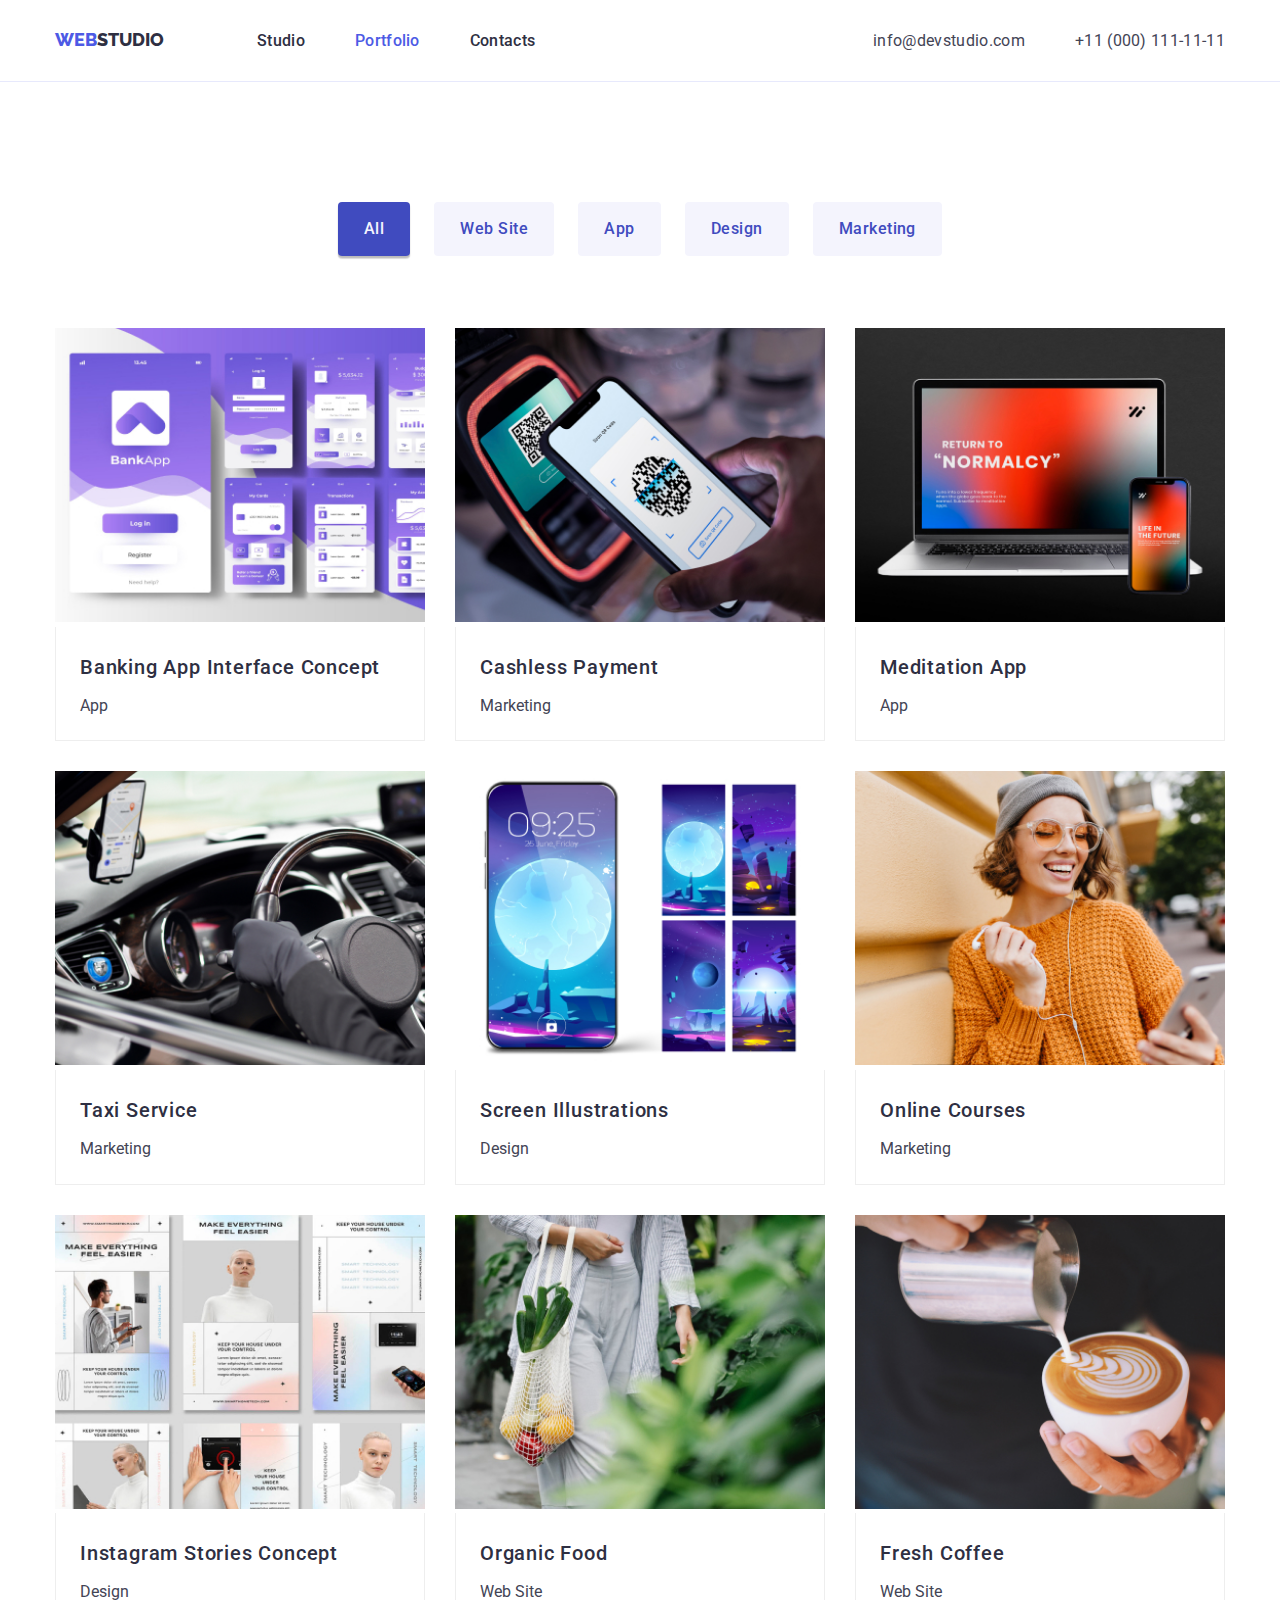
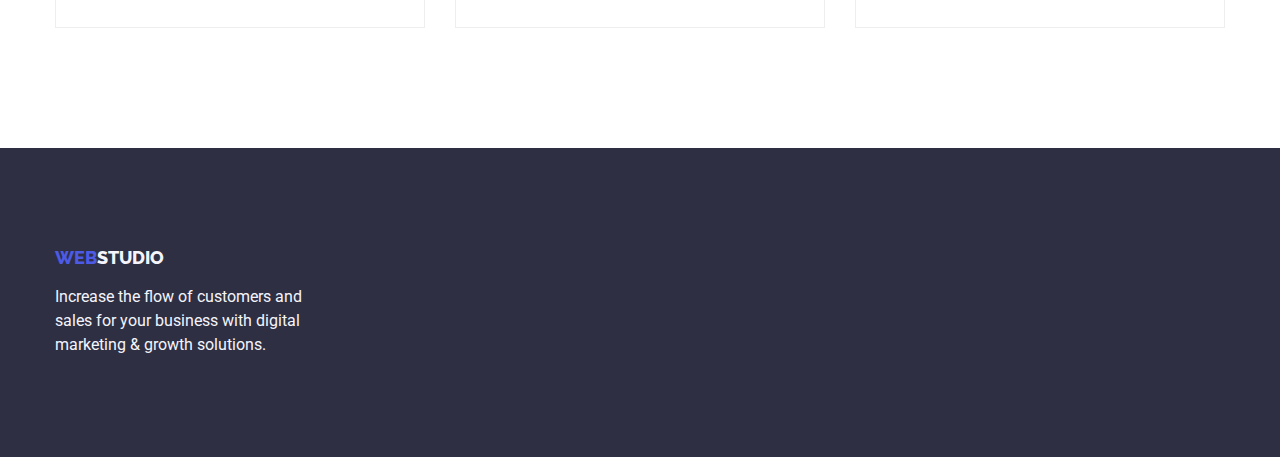
==== portfolio.html @ ef23b29b "homework checking" ====
<!DOCTYPE html>
<html lang="en">
  <head>
    <meta charset="UTF-8" />
    <meta name="viewport" content="width=device-width, initial-scale=1.0" />
    <title>Portfolio</title>
    <!-- font -->
    <link rel="preconnect" href="https://fonts.googleapis.com" />
    <link rel="preconnect" href="https://fonts.gstatic.com" crossorigin />

    <link
      href="https://fonts.googleapis.com/css2?family=Raleway:wght@800&family=Roboto:wght@400;500;700;900&display=swap"
      rel="stylesheet"
    />

    <link
      rel="stylesheet"
      href="https://cdnjs.cloudflare.com/ajax/libs/modern-normalize/2.0.0/modern-normalize.min.css"
    />

    <!-- CSS -->
    <link rel="stylesheet" href="./css/styles.css" />
  </head>
  <body>
    <!-- Navigation Bar -->
    <header class="page-header">
      <div class="container menu">
        <nav class="navigation">
          <a href="./index.html" class="logo-link">
            <span class="logo">WEB</span><span class="studio">STUDIO</span>
          </a>
          <ul class="nav-menu list">
            <li class="item">
              <a href="./index.html" class="page link">Studio</a>
            </li>
            <li class="item">
              <a href="./portfolio.html" class="page current link">Portfolio</a>
            </li>
            <li class="item"><a href="#" class="page link">Contacts</a></li>
          </ul>
        </nav>
        <ul class="contacts-menu list">
          <li class="item">
            <a href="mailto:info@devstudio.com" class="contact link"
              >info@devstudio.com</a
            >
          </li>
          <li class="item">
            <a href="tel:+110001111111" class="contact link"
              >+11 (000) 111-11-11</a
            >
          </li>
        </ul>
      </div>
    </header>
    <!-- Navigation Bar -->
    <main>
      <section class="section">
        <div class="container">
          <ul class="filters list">
            <!-- filter buttons -->
            <li class="space">
              <button type="button" class="button filter current">All</button>
            </li>
            <li class="space">
              <button type="button" class="button filter">Web Site</button>
            </li>
            <li class="space">
              <button type="button" class="button filter">App</button>
            </li>
            <li class="space">
              <button type="button" class="button filter">Design</button>
            </li>
            <li class="space">
              <button type="button" class="button filter">Marketing</button>
            </li>
          </ul>
          <!-- projects -->
          <ul class="projects list">
            <li class="project-card">
              <a href="" class="project link">
                <img
                  src="images/project-1.jpg"
                  alt="Banking App Interface
                Concept"
                  width="370"
                  height="294"
                />
                <div class="substrate">
                  <h2 class="name">Banking App Interface Concept</h2>
                  <p class="type">App</p>
                </div>
              </a>
            </li>
            <li class="project-card">
              <a href="" class="project link">
                <img
                  src="images/project-2.jpg"
                  alt="Cashless Payment"
                  width="370"
                  height="294"
                />
                <div class="substrate">
                  <h2 class="name">Cashless Payment</h2>
                  <p class="type">Marketing</p>
                </div>
              </a>
            </li>
            <li class="project-card">
              <a href="" class="project link">
                <img
                  src="images/project-3.jpg"
                  alt="Meditation Ap"
                  width="370"
                  height="294"
                />
                <div class="substrate">
                  <h2 class="name">Meditation App</h2>
                  <p class="type">App</p>
                </div>
              </a>
            </li>
            <li class="project-card">
              <a href="" class="project link">
                <img
                  src="images/project-4.jpg"
                  alt="Taxi Service"
                  width="370"
                  height="294"
                />
                <div class="substrate">
                  <h2 class="name">Taxi Service</h2>
                  <p class="type">Marketing</p>
                </div>
              </a>
            </li>
            <li class="project-card">
              <a href="" class="project link">
                <img
                  src="images/project-5.jpg"
                  alt="screen illustration"
                  width="370"
                  height="294"
                />
                <div class="substrate">
                  <h2 class="name">Screen Illustrations</h2>
                  <p class="type">Design</p>
                </div>
              </a>
            </li>
            <li class="project-card">
              <a href="" class="project link">
                <img
                  src="images/project-6.jpg"
                  alt="online courses"
                  width="370"
                  height="294"
                />
                <div class="substrate">
                  <h2 class="name">Online Courses</h2>
                  <p class="type">Marketing</p>
                </div>
              </a>
            </li>
            <li class="project-card">
              <a href="" class="project link">
                <img
                  src="images/project-7.jpg"
                  alt="instagram stories"
                  width="370"
                  height="294"
                />
                <div class="substrate">
                  <h2 class="name">Instagram Stories Concept</h2>
                  <p class="type">Design</p>
                </div>
              </a>
            </li>
            <li class="project-card">
              <a href="" class="project link">
                <img
                  src="images/project-8.jpg"
                  alt="organic food"
                  width="370"
                  height="294"
                />
                <div class="substrate">
                  <h2 class="name">Organic Food</h2>
                  <p class="type">Web Site</p>
                </div>
              </a>
            </li>
            <li class="project-card">
              <a href="" class="project link">
                <img src="images/project-9.jpg" alt="Fresh Coffee" width="370"
                height=294" />
                <div class="substrate">
                  <h2 class="name">Fresh Coffee</h2>
                  <p class="type">Web Site</p>
                </div>
              </a>
            </li>
          </ul>
        </div>
      </section>
    </main>

    <!-- FOOTER -->
    <footer class="page-footer bg-footer">
      <div class="container">
        <a href="./index.html" class="logo-link">
          <span class="logo">WEB</span><span class="studio-footer">STUDIO</span>
        </a>
        <p class="footer-description">
          Increase the flow of customers and <br />
          sales for your business with digital <br />
          marketing & growth solutions.
        </p>
      </div>
    </footer>
  </body>
</html>
---- css/styles.css ----
:root {
  --iris: #4d5ae5;
  --ocean: #404bbf;
  --navyblue: #2e2f42;
  --green: #31d0aa;
  --slate: #434455;
  --lightslate: #8e8f99;
  --cornflower: #e7e9fc;
  --cloud: #f4f4fd;
  --navybluemodal: #2e2f42;
  --grey: #2e2f42;
  --white: #ffffff;
  --dairy: #fcfcfc;
}
/* general */

body {
  font-family: "Roboto", sans-serif;
  font-size: 16px;
  font-weight: 400;
  color: var(--slate);
  background-color: var(--white);
}
/* general */

h1,
h2,
h3,
h4,
h5,
h6,
p {
  margin: 0;
}
/* checked */
html {
  box-sizing: border-box;
}
/* checked */
*,
*::after,
*::before {
  box-sizing: inherit;
}
/* checked */
.section {
  padding: 120px 0;
}
/* checked */
.no-top-padding {
  padding-top: 0;
}

/* checked */
.container {
  margin: 0 auto;
  width: 1200px;
  padding: 0 15px;
}

/* checked */
.list {
  list-style: none;
  margin: 0;
  padding: 0;
}
/* checked */
.link {
  text-decoration: none;
  color: inherit;
}
/* checked */
.menu,
.navigation,
.nav-menu,
.contacts-menu {
  display: flex;
  align-items: center;
}

/* checked */
.logo-link {
  text-decoration: none;
  font-family: "Raleway", sans-serif;
  font-size: 0px;
  font-weight: 800;
}
/* checked */
.logo-link > span {
  font-size: 18px;
}
/* checked */
.logo {
  color: var(--iris);
}
/* checked */
.studiologo {
  color: var(--navyblue);
}
/* checked */
.studio {
  color: var(--navyblue);
}
/* checked */
.button {
  border-color: transparent;
  font-family: inherit;
  border-radius: 4px;
  letter-spacing: 0.03em;
  cursor: pointer;
  font-size: 16px;
}
/* checked */
.button.primary {
  color: var(--white);
  background-color: var(--iris);
  line-height: 1.87;
  letter-spacing: 0.06em;
  font-weight: 500;
  box-shadow: 0px 4px 4px 0px rgba(0, 0, 0, 0.15);
  padding: 16px 32px;
}
/* checked */
.benefits {  
  display: flex;
  align-items: center;
  flex-wrap: wrap;
  margin-left: -30px;
  margin-top: -30px;

}
/* checked */
.benefits .item {
  flex-basis: calc(100% / 4 - 30px);
  margin-left: 30px;
  margin-top: 30px;
 
}
/* checked */
.button.primary:hover,
.button.primary:focus {
  background-color: var(--ocean);
  box-shadow: 0px 4px 4px 0px rgba(0, 0, 0, 0.15);
}
/* checked */
.benefits .title {
  font-size: 20px;
  font-weight: 500;
  color: var(--navyblue);
  line-height: 1.14;
  margin-bottom: 10px;
}
/* checked */
.benefits .description {
  color: var(--slate);
  line-height: 1.71;
  font-size: 16px;
  font-weight: 400;
}

.benefits-svg-box {
  width: 264px;
  height: 112px;
  background-color: var(--cloud-color);
  display: flex;
  justify-content: center;
  align-items: center;
  border-radius: 4px;
  margin-bottom: 8px;
}

/* nav */
.page-header {
  border-bottom: 1px solid var(--cornflower);
}
/* checked */
.container {
  margin: 0 auto;
  width: 1200px;
  padding: 0 15px;
}

/* checked */
.nav-menu {
  margin-left: 93px;
}
.nav-menu .page,
.contacts-menu .contact {
  font-weight: 500;
  color: var(--navyblue);
  text-decoration: none;
  line-height: 1.14;
  letter-spacing: 0.02em;
  font-size: 16px;
  display: block;
  padding-top: 32px;
  padding-bottom: 31px;
}
/* checked */
.contacts-menu {
  margin-left: auto;
}

/* checked */
.nav-menu .page:hover,
.nav-menu .page:focus,
.nav-menu .page.current,
.contacts-menu .contact:hover,
.contacts-menu .contact:focus {
  color: var(--iris);
}
/* checked */
.nav-menu .item:not(:last-child),
.contacts-menu .item:not(:last-child) {
  margin-right: 50px;
}

/* checked */
.contacts-menu .contact {
  color: var(--slate);
  text-decoration: none;
  font-weight: 400;
}
/* checked */
.bg-hero {
  background-color: var(--navyblue);
  background-image: linear-gradient(
    to right,
    rgba(46, 47, 66, 0.7),
    rgba(46, 47, 66, 0.7)
  ),
  url(../images/hero-bg.png);
}
/* checked */
.hero {
  padding: 188px 0;
  text-align: center;
}

/* checked */
.page-footer {
  padding: 60px 0;
}
/* checked */
.bg-team {
  background-color: var(--cloud);
}
/* checked */
.bg-footer {
  background-color: var(--navyblue);
  padding: 100px 0;
}

/* checked */
.footer-description {
  color: var(--cloud, #f4f4fd);
  font-size: 16px;
  line-height: 1.5;
  padding-top: 16px;
}

/* hero page */
/* checked */
.hero-title {
  color: var(--white);
  text-align: center;
  font-size: 56px;
  font-weight: 700;
  line-height: 1.07;
  letter-spacing: 0.06em;
  margin-bottom: 30px;
}
/* checked */
.section-title {
  font-size: 36px;
  line-height: 1.17;
  color: var(--navyblue);
  text-align: center;
  font-weight: 700;
  margin-bottom: 50px;
}
/* our team */
/* checked */
.team {
  display: flex;
  flex-wrap: wrap;
  margin-top: 30px;
  margin-left: -30px;
  text-align: center ;
}
/* checked */
.team .item {
  flex-basis: calc(100% / 4 - 30px);
  margin-left: 30px;
  margin-top: 30px;
  padding-bottom: 30px;
  background-color: var(--white);
  box-shadow: 0px 2px 1px 0px rgba(46, 47, 66, 0.08),
    0px 1px 1px 0px rgba(46, 47, 66, 0.16),
    0px 1px 6px 0px rgba(46, 47, 66, 0.08);
  border-radius: 0px 0px 4px 4px;
}

/* checked */
.team .name {
  color: var(--navyblue);
  font-size: 20px;
  font-weight: 500;
  padding-top: 30px;
  padding-bottom: 10px;
  text-align: center;
}


.team-social-list {
  display: flex;
  justify-content: center;
  gap: 24px;
  margin-top: 8px;
  background-color: yellow;
}
.team-social-item {
  width: 40px;
  height: 40px;
}
.team-social-link {
  width: 100%;
  height: 100%;
  border-radius: 50%;
  display: flex;
  align-items: center;
  justify-content: center;
  background-color: var(--iris-color);
  color: var(--cloud-color);
}

.team-social-svg {
  fill: var(--iris);
}
.
/* checked */
.team .position {
  color: var(--slate);
  font-size: 16px;
  font-weight: 400;
  text-align: center;

}
/* checked */
.substrate {
  background-color: var(--white);
  padding: 20px 24px;
  border: 1px solid #eeeeee;
  border-top: 0;
}

/* checked */
.studio-footer {
  color: var(--cloud, #f4f4fd);
}

/* checked */
.button.filter {
  color: var(--ocean);
  background-color: var(--cloud);
  line-height: 1.62;
  padding: 12px 24px;
  font-weight: 500;
}

/* checked */
.filters {
  display: flex;
  justify-content: center;
  margin-bottom: 72px;
  gap: 24px;
}
/* checked */
.button.filter:hover,
.button.filter:focus,
.button.filter.current {
  color: var(--cloud);
  background-color: var(--ocean);
  box-shadow: 0px 2px 2px 0px rgba(0, 0, 0, 0.12),
    0px 2px 1px 0px rgba(0, 0, 0, 0.08), 0px 3px 1px 0px rgba(0, 0, 0, 0.1);
}
/* checked */
.projects {
  display: flex;
  flex-wrap: wrap;
  margin-left: -30px;
  margin-top: -30px;
}
/* checked */
.project-card {
  flex-basis: calc(100% / 3 - 30px);
  margin-left: 30px;
  margin-top: 30px;
}
/* checked */
.project .name {
  font-size: 20px;
  font-weight: 500;
  line-height: 2;
  letter-spacing: 0.04em;
  color: var(--navyblue);
  margin-bottom: 4px;
}

/* checked */
.project .type {
  color: var(--slate);
  font-weight: 400;
  line-height: 1.87;
  font-size: 16px;
}

/* checked */
.what-we-do {
  display: flex;
  flex-wrap: wrap;
  margin-left: -30px;
  margin-top: -30px;
}
/* checked */
.what-we-do .item {
  flex-basis: calc(100% / 3 - 30px);
  margin-left: 30px;
  margin-top: 30px;
}
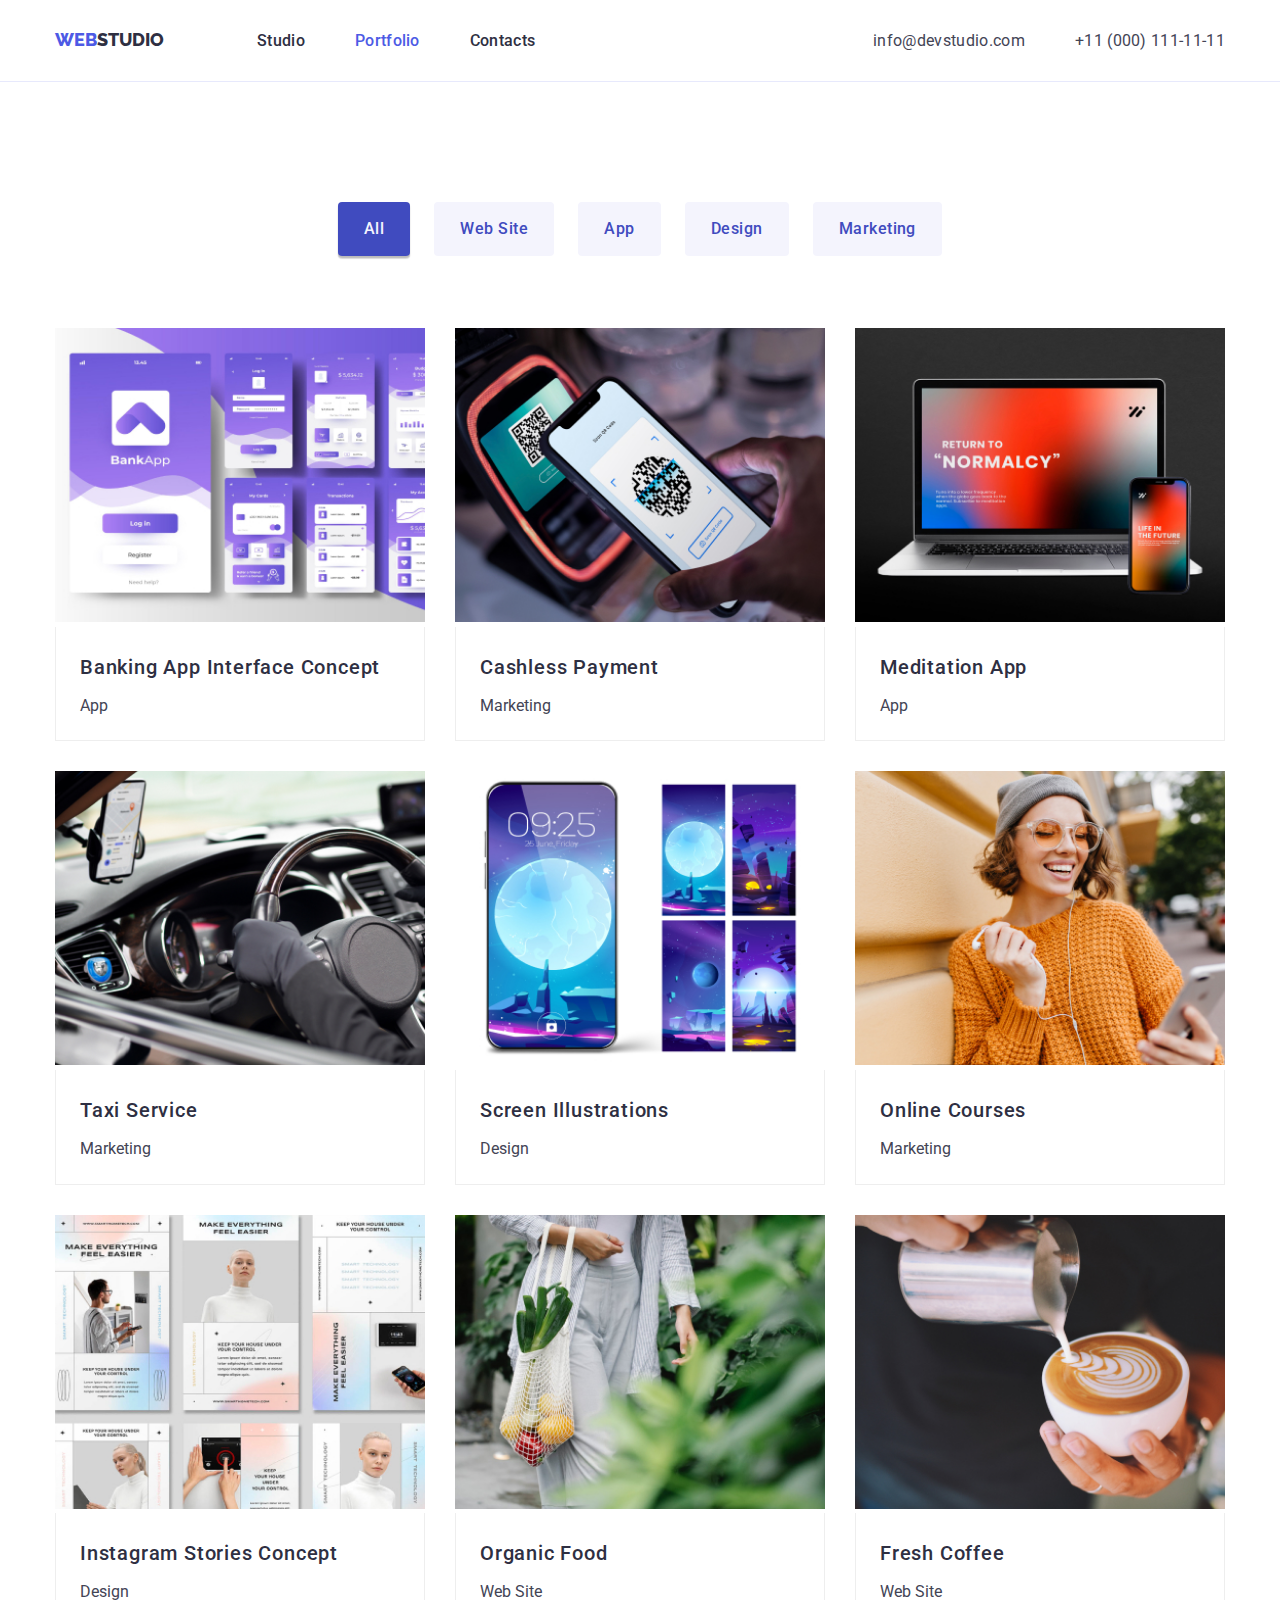
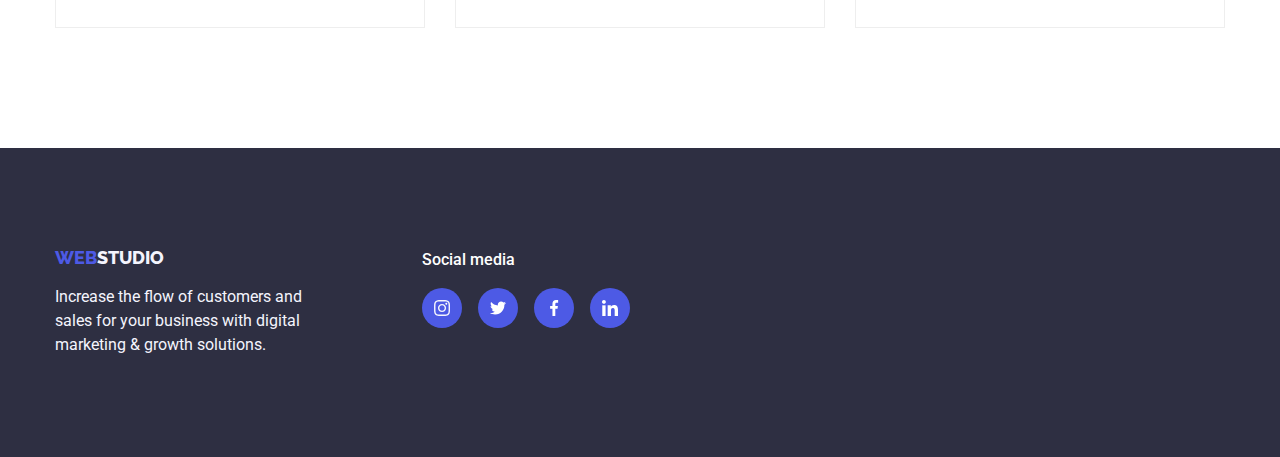
==== commit 4c9a4934: "hw4 1st submission" ====
--- a/portfolio.html
+++ b/portfolio.html
@@ -207,16 +207,58 @@
 
     <!-- FOOTER -->
     <footer class="page-footer bg-footer">
-      <div class="container">
-        <a href="./index.html" class="logo-link">
-          <span class="logo">WEB</span><span class="studio-footer">STUDIO</span>
-        </a>
-        <p class="footer-description">
-          Increase the flow of customers and <br />
-          sales for your business with digital <br />
-          marketing & growth solutions.
-        </p>
-      </div>
+     
+      <div class="container row-footer">
+               
+        <div class="footer-container">
+          <a href="./index.html" class="logo-link">
+            <span class="logo">WEB</span><span class="studio-footer">STUDIO</span>
+          </a>
+          <p class="footer-description">
+            Increase the flow of customers and <br />
+            sales for your business with digital <br />
+            marketing & growth solutions.
+          </p>
+        </div>
+
+        <div class="footer-container footer-social-link_box">
+            <p class="footer-social-links_text">Social media</p>
+            <ul class="footer-social list">
+                <li>
+                    <a href="#" class="team-social-link">
+                        <svg class="team-social-svg">
+                            <use href="./images/icons.svg#instagram"></use>
+                        </svg>
+                    </a>
+                </li>
+            
+                <li>
+                    <a href="#" class="team-social-link">
+                        <svg class="team-social-svg">
+                            <use href="./images/icons.svg#twitter"></use>
+                        </svg>
+                    </a>
+                </li>
+
+                <li>
+                    <a href="#" class="team-social-link">
+                        <svg class="team-social-svg">
+                            <use href="./images/icons.svg#facebook"></use>
+                        </svg>
+                    </a>
+                </li>
+
+                <li>
+                    <a href="#" class="team-social-link">
+                        <svg class="team-social-svg">
+                            <use href="./images/icons.svg#linkedin"></use>
+                        </svg>
+                    </a>
+                </li>
+
+            </ul>
+        </div>
+    </div>
     </footer>
   </body>
 </html>
--- a/css/styles.css
+++ b/css/styles.css
@@ -158,15 +158,20 @@
   font-weight: 400;
 }
 
-.benefits-svg-box {
+
+.benefits-svg-box{
+  background-color: var(--cloud);
   width: 264px;
   height: 112px;
-  background-color: var(--cloud-color);
   display: flex;
   justify-content: center;
   align-items: center;
   border-radius: 4px;
   margin-bottom: 8px;
+}
+
+.benefits-icon-svg{
+  fill: black;
 }
 
 /* nav */
@@ -317,25 +322,38 @@
   justify-content: center;
   gap: 24px;
   margin-top: 8px;
-  background-color: yellow;
 }
 .team-social-item {
   width: 40px;
   height: 40px;
 }
 .team-social-link {
-  width: 100%;
-  height: 100%;
+  width: 40px;
+  height: 40px;
   border-radius: 50%;
   display: flex;
   align-items: center;
   justify-content: center;
-  background-color: var(--iris-color);
-  color: var(--cloud-color);
+  background-color: var(--iris);
+
+}
+
+.team-social-link:hover,
+.team-social-link:focus{
+  background-color: var(--ocean);
+  cursor: pointer;
+}
+
+.team-social-link-box{
+  width: 16px;
+  height: 16px;
+
 }
 
 .team-social-svg {
-  fill: var(--iris);
+  fill: var(--white);
+  width: 16px;
+  height: 16px;
 }
 .
 /* checked */
@@ -357,6 +375,35 @@
 /* checked */
 .studio-footer {
   color: var(--cloud, #f4f4fd);
+}
+.footer-social-link_box{
+  width: 208px;
+  height: 80px;
+  margin-left: 120px;
+  display: inline;
+}
+
+.footer-container{
+  display: flex;
+  flex-direction: column;
+}
+.footer-social-links_text{
+  color: var(--white);
+  font-size: 16px;
+  font-weight: 500;
+  line-height: 24px;
+  margin-bottom: 16px;
+}
+
+.footer-social{
+  display: inline-flex;
+  align-items: flex-start;
+  gap: 16px;
+}
+
+.row-footer{
+  display: flex;
+  flex-direction: row;
 }
 
 /* checked */
